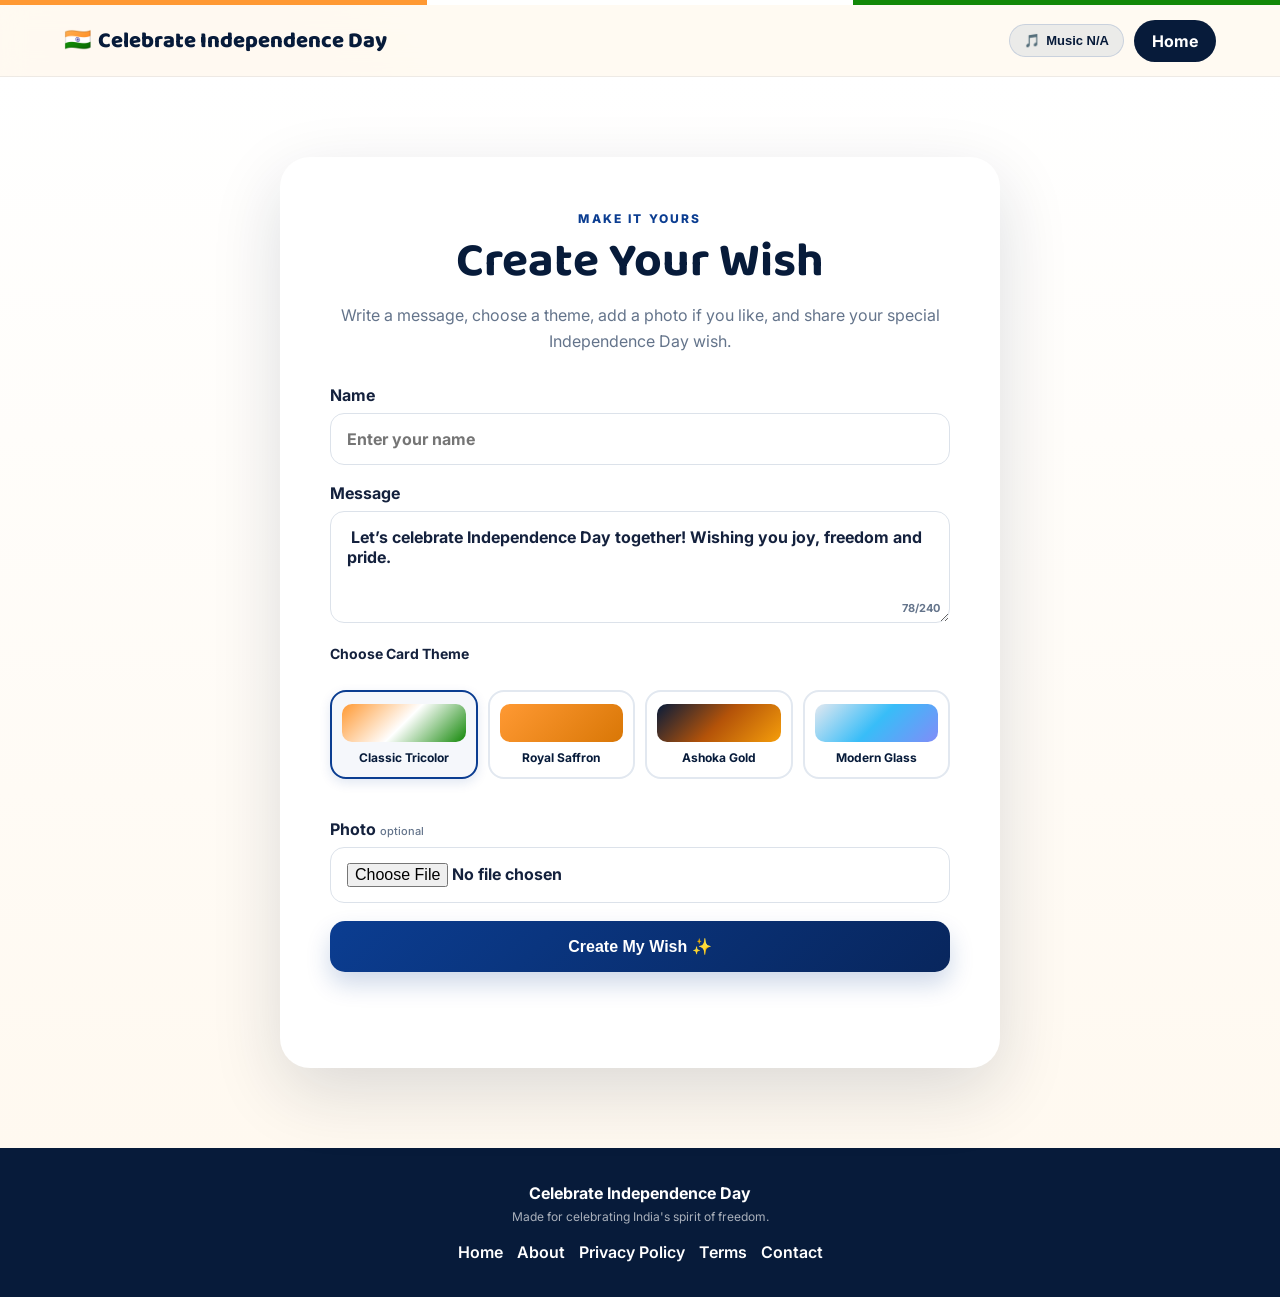
==== docs/create.html @ d21a4f6c "Update Independence Day website" ====
<!doctype html>
<html lang="en">
<head>
  <meta charset="utf-8">
  <meta name="viewport" content="width=device-width,initial-scale=1,viewport-fit=cover">
  <meta name="theme-color" content="#0b3d91">
  <meta name="description" content="Create a personalized Independence Day wish and share it with friends and family.">
  <meta property="og:title" content="Create Your Wish — Celebrate Independence Day 🇮🇳">
  <meta property="og:description" content="Create a personalized Independence Day wish and share it with friends and family.">
  <meta property="og:image" content="">
  <meta property="og:type" content="website">
  <meta name="twitter:card" content="summary_large_image">
  <title>Create Your Wish — Celebrate Independence Day 🇮🇳</title>
  <link rel="icon" href="data:image/svg+xml,<svg xmlns='http://www.w3.org/2000/svg' viewBox='0 0 100 100'><text y='.9em' font-size='90'>🇮🇳</text></svg>">
  <link rel="preconnect" href="https://fonts.googleapis.com">
  <link rel="preconnect" href="https://fonts.gstatic.com" crossorigin>
  <link href="https://fonts.googleapis.com/css2?family=Baloo+2:wght@500;600;700;800&family=Inter:wght@400;500;600;700&display=swap" rel="stylesheet">
  <link rel="stylesheet" href="./style.css">
</head>
<body>
  <div class="flag-stripe" aria-hidden="true"></div>
  <header class="topbar">
    <a class="brand" href="./index.html" aria-label="Celebrate Independence Day home">🇮🇳 <span>Celebrate Independence Day</span></a>
    <div class="header-actions">
      <button id="audioToggle" class="audio-btn" type="button" aria-label="Toggle ambient music" title="Toggle Music">🎵 <span class="audio-label">Music Off</span></button>
      <a class="nav-cta" href="./index.html">Home</a>
    </div>
  </header>

  <main>
    <section id="create" class="creator-section create-page">
      <div class="creator">
        <div class="creator-intro">
          <span class="eyebrow">MAKE IT YOURS</span>
          <h1>Create Your Wish </h1>
          <p>Write a message, choose a theme, add a photo if you like, and share your special Independence Day wish.</p>
        </div>
        <form id="wishForm" novalidate>
          <label>Name
            <input id="name" name="name" type="text" maxlength="60" autocomplete="name" placeholder="Enter your name" required>
          </label>
          <label>Message
            <textarea id="message" name="message" maxlength="240" rows="4" placeholder="Write your Independence Day message..." required> Let’s celebrate Independence Day together! Wishing you joy, freedom and pride.</textarea>
            <span class="counter"><span id="counter">0</span>/240</span>
          </label>
          <div class="theme-selector-group">
            <span class="theme-label-title">Choose Card Theme</span>
            <div class="theme-grid">
              <label class="theme-card active">
                <input type="radio" name="theme" value="classic" checked>
                <span class="theme-swatch classic-swatch"></span>
                <span class="theme-name">Classic Tricolor</span>
              </label>
              <label class="theme-card">
                <input type="radio" name="theme" value="saffron">
                <span class="theme-swatch saffron-swatch"></span>
                <span class="theme-name">Royal Saffron</span>
              </label>
              <label class="theme-card">
                <input type="radio" name="theme" value="gold">
                <span class="theme-swatch gold-swatch"></span>
                <span class="theme-name">Ashoka Gold</span>
              </label>
              <label class="theme-card">
                <input type="radio" name="theme" value="glass">
                <span class="theme-swatch glass-swatch"></span>
                <span class="theme-name">Modern Glass</span>
              </label>
            </div>
          </div>
          <label>Photo <span class="optional">optional</span>
            <input id="photo" name="photo" type="file" accept="image/jpeg,image/png,image/webp">
          </label>
          <div id="photoPreview" class="photo-preview hidden">
            <img id="previewImage" alt="Selected photo preview">
            <button type="button" id="removePhoto" aria-label="Remove photo">×</button>
          </div>
          <button id="submitBtn" class="primary-btn full" type="submit">Create My Wish ✨</button>
          <p id="formStatus" class="form-status" role="status"></p>
        </form>
      </div>
    </section>

    <section id="result" class="result-section hidden">
      <div class="section-heading">
        <span class="eyebrow">YOUR WISH IS READY</span>
        <h2>Share it with someone special.</h2>
      </div>
      <div class="result-grid">
        <div class="canvas-shell"><canvas id="wishCanvas" width="1080" height="1350"></canvas></div>
        <div class="share-panel">
          <h3>Let's celebrate together </h3>
          <p>Share your special wish on WhatsApp or copy the link. When someone opens it, your wish appears first in full screen.</p>
          <div class="share-link"><input id="shareUrl" readonly><button id="copyBtn" type="button">Copy</button></div>
          <button id="whatsappBtn" class="share-btn whatsapp" type="button">💬 Share on WhatsApp</button>
          <button id="downloadBtn" class="share-btn" type="button">⬇️ Download Card</button>
          <button id="newWishBtn" class="secondary-btn" type="button">Create Another Wish</button>
        </div>
      </div>
    </section>
  </main>

  <footer>
    <strong>Celebrate Independence Day</strong>
    <span>Made for celebrating India's spirit of freedom.</span>
    <nav aria-label="Footer navigation">
      <a href="./index.html">Home</a>
      <a href="./about.html">About</a>
      <a href="./privacy.html">Privacy Policy</a>
      <a href="./terms.html">Terms</a>
      <a href="./contact.html">Contact</a>
    </nav>
  </footer>

  <script src="./confetti.js"></script>
  <script src="./storage.js"></script>
  <script src="./app.js"></script>
</body>
</html>
---- docs/style.css ----
/* ============================================================
   CSS Custom Properties & Global Reset
   ============================================================ */
:root {
  --navy: #071b3a;
  --blue: #0b3d91;
  --saffron: #ff9933;
  --green: #138808;
  --cream: #fffaf2;
  --ink: #14213d;
  --muted: #64748b;
  --white: #fff;
  --shadow: 0 24px 70px rgba(7, 27, 58, 0.14);
  font-family: Inter, system-ui, sans-serif;
}

* {
  box-sizing: border-box;
}

html {
  scroll-behavior: smooth;
}

body {
  margin: 0;
  background: var(--cream);
  color: var(--ink);
  overflow-x: hidden;
}

/* Subtle radial ambient background glow */
body::before {
  content: "";
  position: fixed;
  inset: 0;
  pointer-events: none;
  background:
    radial-gradient(circle at 15% 20%, rgba(255, 153, 51, 0.09), transparent 28%),
    radial-gradient(circle at 85% 60%, rgba(19, 136, 8, 0.08), transparent 30%);
  z-index: -1;
}

/* ============================================================
   Flag Stripe & Header
   ============================================================ */
.flag-stripe {
  height: 5px;
  background: linear-gradient(
    90deg,
    var(--saffron) 0 33.33%,
    #fff 33.33% 66.66%,
    var(--green) 66.66%
  );
}

.topbar {
  height: 72px;
  display: flex;
  align-items: center;
  justify-content: space-between;
  padding: 0 clamp(16px, 5vw, 70px);
  background: rgba(255, 250, 242, 0.9);
  backdrop-filter: blur(12px);
  position: sticky;
  top: 0;
  z-index: 20;
  border-bottom: 1px solid rgba(20, 33, 61, 0.07);
}

.brand {
  font-family: "Baloo 2";
  font-size: 22px;
  font-weight: 800;
  text-decoration: none;
  color: var(--navy);
  display: flex;
  align-items: center;
  gap: 7px;
}

.nav-cta {
  border: 0;
  background: var(--navy);
  color: #fff;
  padding: 11px 18px;
  border-radius: 999px;
  font-weight: 700;
  text-decoration: none;
}

.header-actions {
  display: flex;
  align-items: center;
  gap: 10px;
}

/* ============================================================
   Audio Button
   ============================================================ */
.audio-btn {
  background: rgba(11, 61, 145, 0.08);
  border: 1px solid rgba(11, 61, 145, 0.15);
  color: var(--navy);
  padding: 8px 14px;
  border-radius: 999px;
  font-weight: 700;
  font-size: 13px;
  cursor: pointer;
  display: flex;
  align-items: center;
  gap: 6px;
  transition: all 0.2s ease;
}

.audio-btn:hover {
  background: rgba(11, 61, 145, 0.14);
}

.audio-btn.playing {
  background: var(--saffron);
  color: #fff;
  border-color: var(--saffron);
}

/* ============================================================
   Hero Section
   ============================================================ */
.hero {
  min-height: calc(100vh - 77px);
  display: grid;
  grid-template-columns: 1.05fr 0.95fr;
  align-items: center;
  gap: 10px;
  max-width: 1250px;
  margin: auto;
  padding: 50px 30px 70px;
  position: relative;
}

.hero-copy {
  position: relative;
  z-index: 2;
}

.eyebrow {
  font-size: 12px;
  letter-spacing: 0.18em;
  font-weight: 800;
  color: var(--blue);
}

h1, h2, h3 {
  font-family: "Baloo 2";
  margin: 0;
}

h1 {
  font-size: clamp(48px, 6.5vw, 84px);
  line-height: 0.94;
  color: var(--navy);
  margin: 18px 0;
}

h1 span {
  background: linear-gradient(110deg, var(--saffron), #e46e00);
  -webkit-background-clip: text;
  color: transparent;
}

.hero-copy p {
  font-size: 18px;
  line-height: 1.7;
  max-width: 650px;
  color: var(--muted);
}

.trust-row {
  display: flex;
  gap: 18px;
  flex-wrap: wrap;
  margin-top: 22px;
  color: #53637b;
  font-size: 13px;
  font-weight: 600;
}

/* ============================================================
   Hero Visual
   ============================================================ */
.hero-visual {
  height: 560px;
  position: relative;
  display: grid;
  place-items: center;
}

.hero-visual img {
  position: relative;
  z-index: 2;
  width: min(470px, 92%);
  height: auto;
  display: block;
  margin: 0 auto;
  transform: translateX(25px);
  filter: drop-shadow(0 28px 28px rgba(7, 27, 58, 0.14));
}

.hero-blob {
  position: absolute;
  width: 430px;
  height: 430px;
  border-radius: 48% 52% 58% 42%;
  background: linear-gradient(145deg, #fff, #fff1df);
  box-shadow: var(--shadow);
  transform: rotate(-7deg);
}

.hero-sticker {
  position: absolute;
  z-index: 3;
  right: 4%;
  bottom: 10%;
  background: #fff;
  border-radius: 20px;
  padding: 12px 16px;
  text-align: center;
  box-shadow: 0 15px 35px rgba(7, 27, 58, 0.13);
  color: var(--blue);
}

.hero-sticker strong {
  font-family: "Baloo 2";
  font-size: 22px;
}

/* ============================================================
   Home Message Section
   ============================================================ */
.home-message {
  padding: 55px 20px 80px;
  text-align: center;
  background: #fff;
}

.home-message h2 {
  font-size: clamp(34px, 5vw, 54px);
  line-height: 1.05;
  max-width: 780px;
  margin: 10px auto 20px;
  color: var(--navy);
}

.secondary-link {
  color: var(--blue);
  font-weight: 800;
  text-decoration: none;
}

.secondary-link:hover {
  text-decoration: underline;
}

/* ============================================================
   Buttons
   ============================================================ */
.primary-btn {
  display: inline-block;
  border: 0;
  border-radius: 15px;
  background: linear-gradient(135deg, var(--blue), #08265d);
  color: #fff;
  padding: 16px 24px;
  font-weight: 800;
  font-size: 16px;
  cursor: pointer;
  box-shadow: 0 12px 25px rgba(11, 61, 145, 0.2);
  transition: 0.2s;
  text-decoration: none;
}

.primary-btn:hover {
  transform: translateY(-2px);
}

.primary-btn span {
  margin-left: 14px;
}

.full {
  width: 100%;
}

/* ============================================================
   Creator / Form Section
   ============================================================ */
.creator-section {
  background: linear-gradient(180deg, #fff, #fff9f0);
  padding: 80px 20px;
}

.create-page {
  min-height: calc(100vh - 77px);
  display: flex;
  align-items: center;
  justify-content: center;
}

.creator {
  max-width: 720px;
  width: 100%;
  margin: auto;
  background: #fff;
  border-radius: 30px;
  padding: clamp(24px, 5vw, 50px);
  box-shadow: var(--shadow);
}

.creator-intro {
  text-align: center;
  margin-bottom: 30px;
}

.creator-intro h1 {
  font-size: 48px;
  line-height: 1.05;
  margin: 10px 0;
}

.creator-intro p {
  color: var(--muted);
  line-height: 1.6;
}

form label {
  display: block;
  font-weight: 700;
  margin: 18px 0;
  position: relative;
}

input,
textarea {
  display: block;
  width: 100%;
  margin-top: 8px;
  padding: 15px 16px;
  border: 1px solid #dce2ea;
  border-radius: 14px;
  font: inherit;
  color: var(--ink);
  background: #fff;
  outline: none;
}

input:focus,
textarea:focus {
  border-color: var(--blue);
  box-shadow: 0 0 0 4px rgba(11, 61, 145, 0.08);
}

textarea {
  resize: vertical;
}

.optional {
  font-size: 11px;
  color: var(--muted);
  font-weight: 500;
}

.counter {
  position: absolute;
  right: 10px;
  bottom: 8px;
  font-size: 11px;
  color: var(--muted);
}

/* ============================================================
   Photo Preview
   ============================================================ */
.photo-preview {
  position: relative;
  width: 110px;
  margin: 10px 0 20px;
}

.photo-preview img {
  width: 110px;
  height: 110px;
  object-fit: cover;
  border-radius: 18px;
  border: 4px solid #fff;
  box-shadow: 0 8px 20px rgba(0, 0, 0, 0.12);
}

.photo-preview button {
  position: absolute;
  right: -8px;
  top: -8px;
  border: 0;
  width: 28px;
  height: 28px;
  border-radius: 50%;
  background: var(--navy);
  color: #fff;
  cursor: pointer;
}

.hidden {
  display: none !important;
}

.form-status {
  min-height: 20px;
  text-align: center;
  color: #c2410c;
  font-size: 13px;
}

/* ============================================================
   Theme Selector
   ============================================================ */
.theme-selector-group {
  margin: 22px 0;
}

.theme-label-title {
  display: block;
  font-weight: 700;
  font-size: 14px;
  color: var(--ink);
  margin-bottom: 10px;
}

.theme-grid {
  display: grid;
  grid-template-columns: repeat(auto-fit, minmax(130px, 1fr));
  gap: 10px;
}

.theme-card {
  display: flex;
  flex-direction: column;
  align-items: center;
  gap: 8px;
  padding: 12px 10px;
  border: 2px solid #e2e8f0;
  border-radius: 16px;
  cursor: pointer;
  transition: all 0.2s ease;
  background: #fff;
  text-align: center;
}

.theme-card input {
  display: none;
}

.theme-swatch {
  width: 100%;
  height: 38px;
  border-radius: 10px;
  display: block;
}

.classic-swatch {
  background: linear-gradient(135deg, var(--saffron), #fff, var(--green));
}

.saffron-swatch {
  background: linear-gradient(135deg, #ff9933, #d97706);
}

.gold-swatch {
  background: linear-gradient(135deg, #071b3a, #b45309, #f59e0b);
}

.glass-swatch {
  background: linear-gradient(135deg, #e2e8f0, #38bdf8, #818cf8);
}

.theme-name {
  font-size: 12px;
  font-weight: 700;
  color: var(--navy);
}

.theme-card:hover {
  border-color: var(--blue);
  transform: translateY(-2px);
}

.theme-card.active {
  border-color: var(--blue);
  background: rgba(11, 61, 145, 0.04);
  box-shadow: 0 4px 12px rgba(11, 61, 145, 0.12);
}

/* ============================================================
   Result Section
   ============================================================ */
.result-section {
  background: #f7f9fc;
  padding: 80px 20px;
}

.section-heading {
  text-align: center;
  max-width: 720px;
  margin: 0 auto 40px;
}

.section-heading h2 {
  font-size: clamp(34px, 5vw, 54px);
  line-height: 1.05;
  color: var(--navy);
  margin-top: 10px;
}

.result-grid {
  max-width: 1050px;
  margin: auto;
  display: grid;
  grid-template-columns: minmax(280px, 560px) 1fr;
  gap: 45px;
  align-items: center;
}

.canvas-shell {
  background: #fff;
  border-radius: 26px;
  padding: 10px;
  box-shadow: var(--shadow);
  max-width: 560px;
  margin: auto;
}

.canvas-shell canvas {
  width: 100%;
  height: auto;
  display: block;
  border-radius: 18px;
}

.share-panel {
  padding: 10px;
}

.share-panel h3 {
  font-size: 34px;
}

.share-panel p {
  color: var(--muted);
  line-height: 1.65;
}

.share-link {
  display: flex;
  gap: 8px;
  margin: 22px 0;
}

.share-link input {
  margin: 0;
  min-width: 0;
}

.share-link button {
  border: 0;
  border-radius: 14px;
  background: #eaf0fb;
  color: var(--blue);
  font-weight: 800;
  padding: 0 16px;
  cursor: pointer;
}

.share-btn,
.secondary-btn {
  width: 100%;
  padding: 15px;
  border-radius: 14px;
  border: 1px solid #dce2ea;
  background: #fff;
  font-weight: 800;
  margin-top: 10px;
  cursor: pointer;
}

.whatsapp {
  background: #168f3b;
  color: #fff;
  border-color: #168f3b;
}

.secondary-btn {
  color: var(--blue);
}

/* ============================================================
   Shared Wish Screen (full-screen overlay)
   ============================================================ */
.shared-screen {
  position: fixed;
  inset: 0;
  z-index: 100;
  background: linear-gradient(145deg, #fffaf2, #fff 55%, #eef7ee);
  overflow: auto;
  display: flex;
  align-items: center;
  justify-content: center;
  padding: 30px 18px;
}

.shared-inner {
  width: min(520px, 100%);
  display: flex;
  flex-direction: column;
  align-items: center;
  gap: 14px;
  text-align: center;
}

.shared-badge {
  background: #fff2e4;
  color: #b75c00;
  padding: 9px 14px;
  border-radius: 999px;
  font-size: 12px;
  font-weight: 800;
}

.shared-card-shell {
  width: min(410px, 92vw);
  background: #fff;
  border-radius: 26px;
  padding: 8px;
  box-shadow: 0 25px 80px rgba(7, 27, 58, 0.18);
}

.shared-card-shell canvas {
  display: block;
  width: 100%;
  height: auto;
  border-radius: 19px;
}

.shared-message {
  max-width: 430px;
  margin: 0;
  color: var(--muted);
  font-size: 14px;
  line-height: 1.5;
  display: -webkit-box;
  -webkit-line-clamp: 3;
  -webkit-box-orient: vertical;
  overflow: hidden;
}

.shared-screen .primary-btn {
  margin-top: 2px;
}

/* When shared wish is active, hide all other page content */
.shared-mode {
  overflow: hidden;
}

.shared-mode .topbar,
.shared-mode main,
.shared-mode footer {
  display: none;
}

/* ============================================================
   Footer
   ============================================================ */
footer {
  padding: 35px 20px;
  text-align: center;
  display: flex;
  flex-direction: column;
  gap: 6px;
  background: var(--navy);
  color: #fff;
}

footer span {
  opacity: 0.65;
  font-size: 12px;
}

footer nav {
  display: flex;
  flex-wrap: wrap;
  justify-content: center;
  gap: 14px;
  margin-top: 12px;
}

footer nav a {
  display: inline-block;
  color: #fff;
  text-decoration: none;
  font-weight: 600;
}

footer nav a:hover {
  text-decoration: underline;
}

/* ============================================================
   Responsive: Tablet (≤820px)
   ============================================================ */
@media (max-width: 820px) {
  .hero {
    grid-template-columns: 1fr;
    text-align: center;
    padding: 35px 18px 50px;
  }

  .hero-copy p {
    margin: 0 auto;
  }

  .hero-visual {
    height: 430px;
  }

  .hero-blob {
    width: 340px;
    height: 340px;
  }

  .hero-visual img {
    width: min(360px, 92%);
  }

  .hero-sticker {
    right: 5%;
    bottom: 3%;
  }

  .trust-row {
    justify-content: center;
  }

  .result-grid {
    grid-template-columns: 1fr;
  }
}

/* ============================================================
   Responsive: Mobile (≤520px)
   ============================================================ */
@media (max-width: 520px) {
  .topbar {
    height: 64px;
  }

  .brand span {
    font-size: 16px;
    line-height: 1;
  }

  .nav-cta {
    padding: 9px 13px;
    font-size: 12px;
  }

  .hero {
    min-height: calc(100vh - 69px);
    padding: 30px 16px 40px;
  }

  .hero-visual {
    height: 330px;
  }

  .hero-blob {
    width: 270px;
    height: 270px;
  }

  .hero-visual img {
    width: 290px;
  }

  .hero-sticker {
    right: 0;
    bottom: 0;
    padding: 8px 12px;
  }

  .hero-sticker strong {
    font-size: 18px;
  }

  .creator {
    border-radius: 22px;
    padding: 22px;
  }

  .creator-intro h1 {
    font-size: 38px;
  }

  .creator-section,
  .result-section {
    padding-left: 15px;
    padding-right: 15px;
  }

  .shared-screen {
    padding: 14px 12px;
  }

  .shared-inner {
    gap: 9px;
  }

  .shared-card-shell {
    width: min(360px, 94vw);
  }

  .shared-message {
    font-size: 13px;
  }
}

/* ============================================================
   Responsive: Legal pages (≤600px)
   ============================================================ */
@media (max-width: 600px) {
  .legal-page {
    padding: 70px 14px 30px;
  }

  .legal-card {
    padding: 24px 18px;
    border-radius: 18px;
  }

  .legal-card h1 {
    font-size: 28px;
  }

  .legal-card h2 {
    font-size: 20px;
  }

  .audio-label {
    display: none;
  }

  .audio-btn {
    padding: 8px 10px;
  }

  .theme-grid {
    grid-template-columns: 1fr 1fr;
  }
}

/* ============================================================
   Accessibility: Reduced Motion
   ============================================================ */
@media (prefers-reduced-motion: reduce) {
  html {
    scroll-behavior: auto;
  }

  .primary-btn {
    transition: none;
  }
}
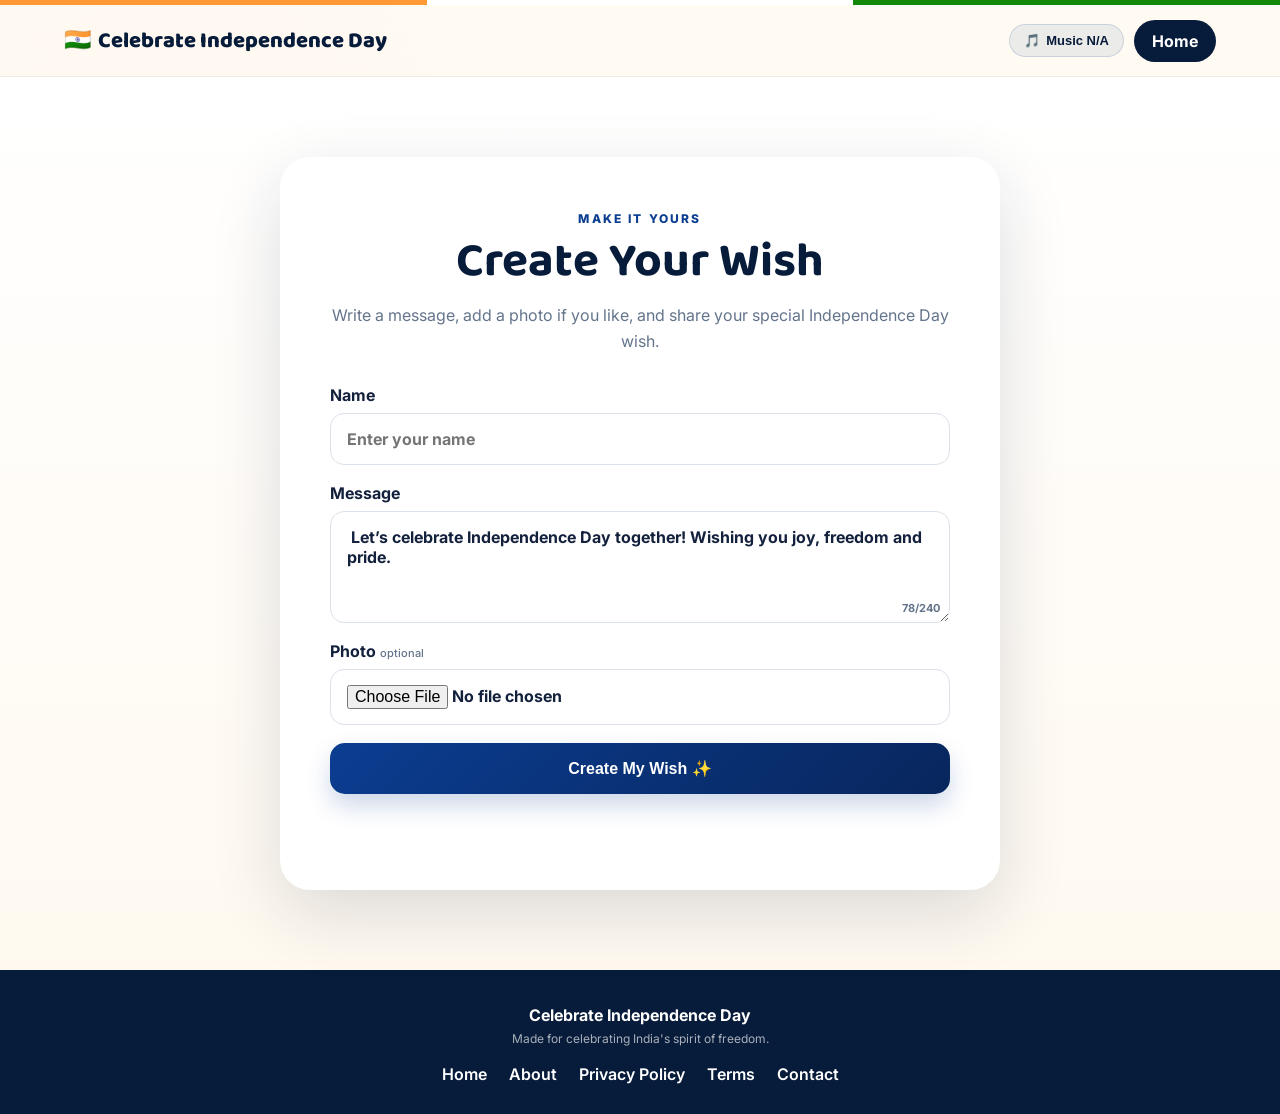
==== commit 8b84cda2: "Update Independence Day website" ====
--- a/docs/create.html
+++ b/docs/create.html
@@ -33,7 +33,7 @@
         <div class="creator-intro">
           <span class="eyebrow">MAKE IT YOURS</span>
           <h1>Create Your Wish </h1>
-          <p>Write a message, choose a theme, add a photo if you like, and share your special Independence Day wish.</p>
+          <p>Write a message, add a photo if you like, and share your special Independence Day wish.</p>
         </div>
         <form id="wishForm" novalidate>
           <label>Name
@@ -43,31 +43,6 @@
             <textarea id="message" name="message" maxlength="240" rows="4" placeholder="Write your Independence Day message..." required> Let’s celebrate Independence Day together! Wishing you joy, freedom and pride.</textarea>
             <span class="counter"><span id="counter">0</span>/240</span>
           </label>
-          <div class="theme-selector-group">
-            <span class="theme-label-title">Choose Card Theme</span>
-            <div class="theme-grid">
-              <label class="theme-card active">
-                <input type="radio" name="theme" value="classic" checked>
-                <span class="theme-swatch classic-swatch"></span>
-                <span class="theme-name">Classic Tricolor</span>
-              </label>
-              <label class="theme-card">
-                <input type="radio" name="theme" value="saffron">
-                <span class="theme-swatch saffron-swatch"></span>
-                <span class="theme-name">Royal Saffron</span>
-              </label>
-              <label class="theme-card">
-                <input type="radio" name="theme" value="gold">
-                <span class="theme-swatch gold-swatch"></span>
-                <span class="theme-name">Ashoka Gold</span>
-              </label>
-              <label class="theme-card">
-                <input type="radio" name="theme" value="glass">
-                <span class="theme-swatch glass-swatch"></span>
-                <span class="theme-name">Modern Glass</span>
-              </label>
-            </div>
-          </div>
           <label>Photo <span class="optional">optional</span>
             <input id="photo" name="photo" type="file" accept="image/jpeg,image/png,image/webp">
           </label>
--- a/docs/style.css
+++ b/docs/style.css
@@ -679,7 +679,7 @@
    Footer
    ============================================================ */
 footer {
-  padding: 35px 20px;
+  padding: 35px 20px 30px;
   text-align: center;
   display: flex;
   flex-direction: column;
@@ -694,10 +694,11 @@
 }
 
 footer nav {
-  display: flex;
-  flex-wrap: wrap;
+  display: grid;
+  grid-template-columns: repeat(5, max-content);
   justify-content: center;
-  gap: 14px;
+  column-gap: 22px;
+  row-gap: 12px;
   margin-top: 12px;
 }
 
@@ -706,6 +707,7 @@
   color: #fff;
   text-decoration: none;
   font-weight: 600;
+  white-space: nowrap;
 }
 
 footer nav a:hover {
@@ -860,6 +862,11 @@
     padding: 8px 10px;
   }
 
+  footer nav {
+    grid-template-columns: repeat(3, max-content);
+    column-gap: 18px;
+  }
+
   .theme-grid {
     grid-template-columns: 1fr 1fr;
   }
